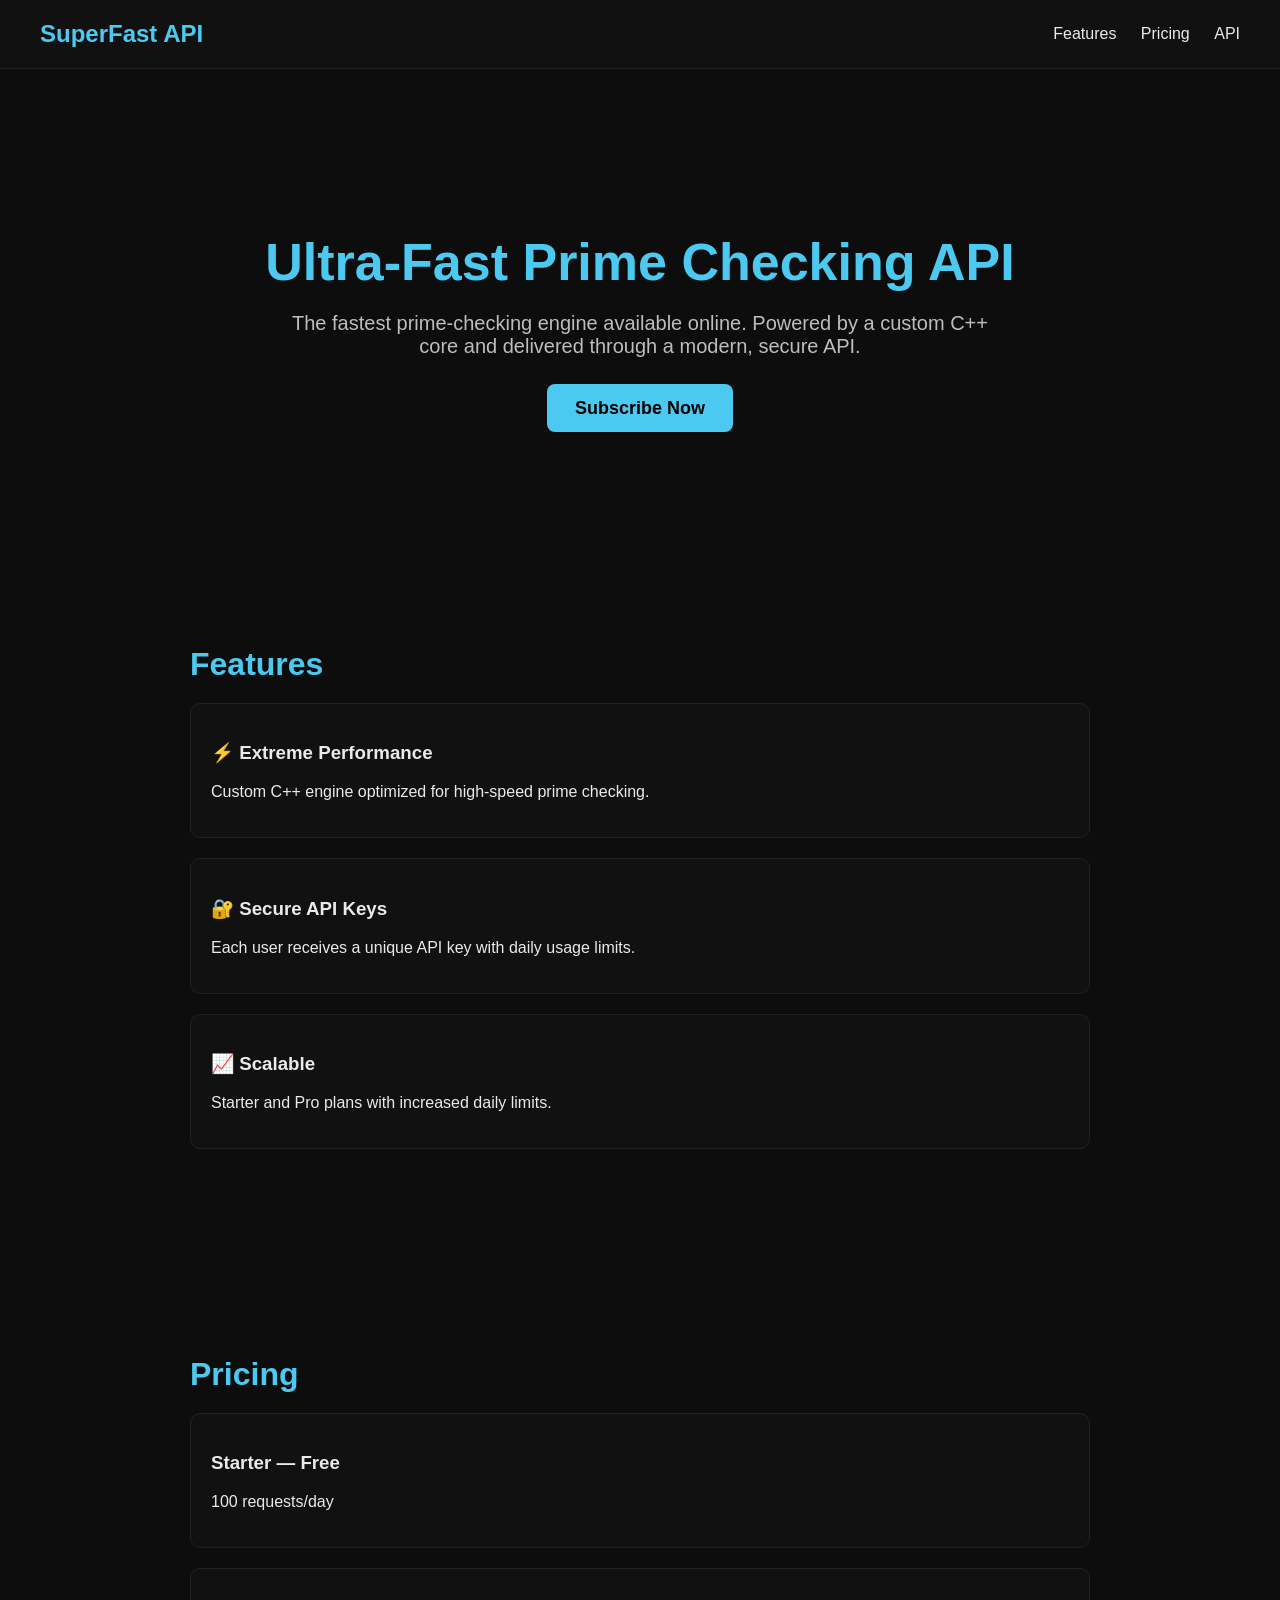
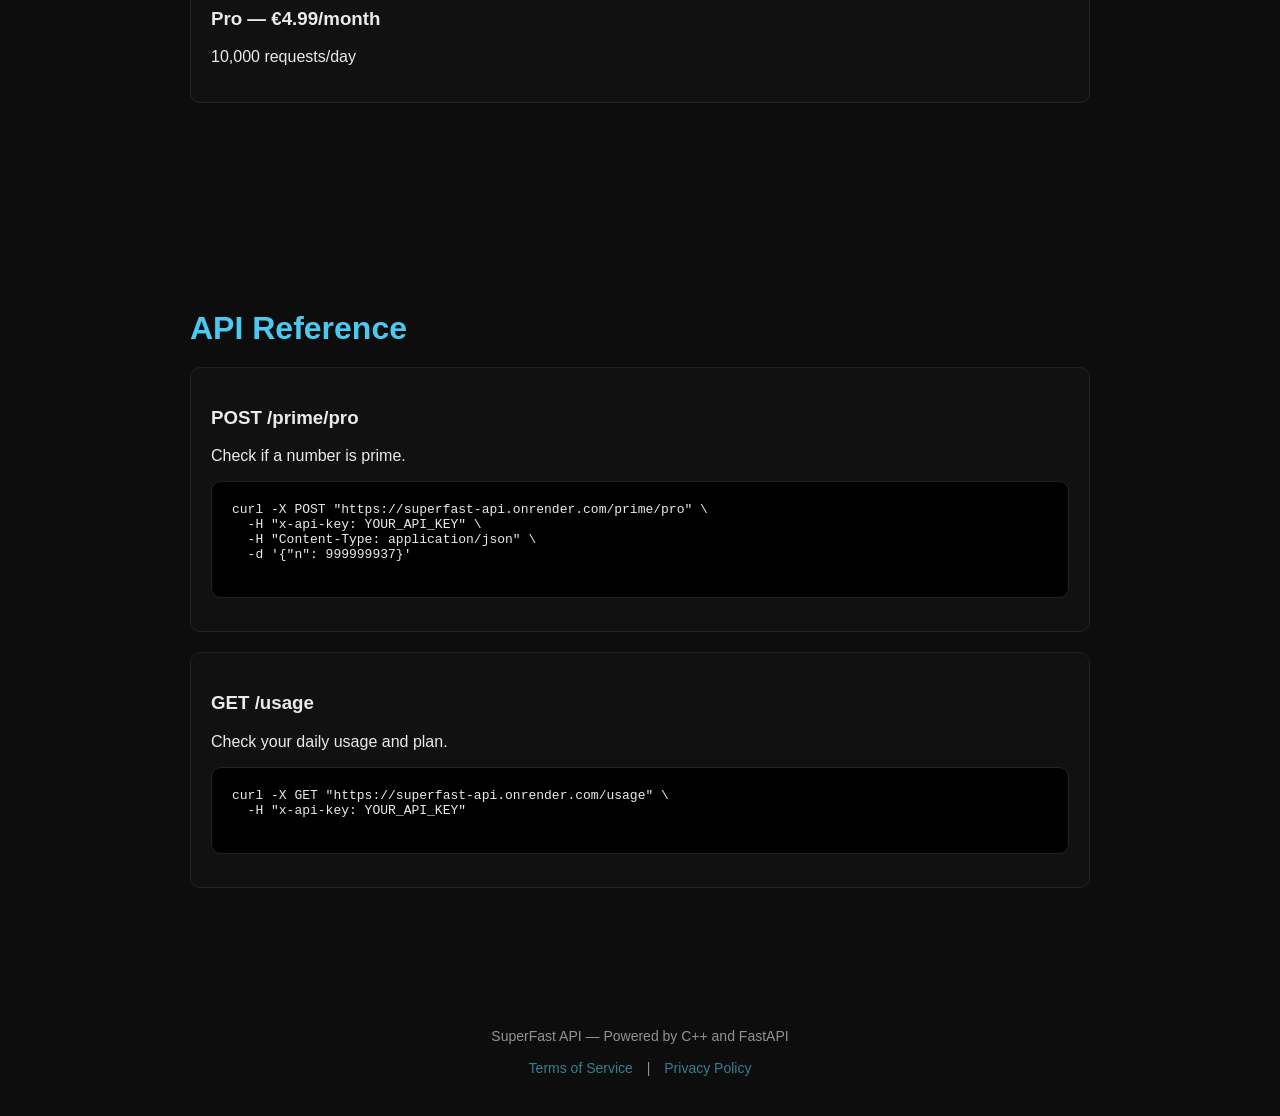
==== index.html @ 5aedd287 "Create index.html" ====
<!DOCTYPE html>
<html lang="en">
<head>
    <meta charset="UTF-8">
    <title>SuperFast API — Ultra‑Fast Prime Checking Engine</title>
    <meta name="viewport" content="width=device-width, initial-scale=1">
    <style>
        body {
            margin: 0;
            font-family: Inter, Arial, sans-serif;
            background: #0d0d0d;
            color: #eaeaea;
        }
        header {
            padding: 20px 40px;
            display: flex;
            justify-content: space-between;
            align-items: center;
            background: #111;
            border-bottom: 1px solid #222;
        }
        .logo {
            font-size: 24px;
            font-weight: 700;
            color: #4cc9f0;
        }
        nav a {
            margin-left: 20px;
            color: #eaeaea;
            text-decoration: none;
            font-size: 16px;
        }
        .hero {
            padding: 120px 40px;
            text-align: center;
        }
        .hero h1 {
            font-size: 52px;
            margin-bottom: 20px;
            color: #4cc9f0;
        }
        .hero p {
            font-size: 20px;
            max-width: 700px;
            margin: auto;
            opacity: 0.8;
        }
        .cta {
            margin-top: 40px;
        }
        .cta a {
            padding: 14px 28px;
            background: #4cc9f0;
            color: #000;
            border-radius: 8px;
            font-weight: 600;
            text-decoration: none;
            font-size: 18px;
        }
        .section {
            padding: 80px 40px;
            max-width: 900px;
            margin: auto;
        }
        .section h2 {
            font-size: 32px;
            margin-bottom: 20px;
            color: #4cc9f0;
        }
        .card {
            background: #111;
            padding: 20px;
            border-radius: 10px;
            border: 1px solid #222;
            margin-bottom: 20px;
        }
        pre {
            background: #000;
            padding: 20px;
            border-radius: 10px;
            overflow-x: auto;
            border: 1px solid #222;
        }
        footer {
            padding: 40px;
            text-align: center;
            opacity: 0.6;
            font-size: 14px;
        }
        footer a {
            color: #4cc9f0;
            text-decoration: none;
            margin: 0 10px;
        }
    </style>
</head>
<body>

<header>
    <div class="logo">SuperFast API</div>
    <nav>
        <a href="#features">Features</a>
        <a href="#pricing">Pricing</a>
        <a href="#api">API</a>
    </nav>
</header>

<section class="hero">
    <h1>Ultra‑Fast Prime Checking API</h1>
    <p>The fastest prime‑checking engine available online. Powered by a custom C++ core and delivered through a modern, secure API.</p>
    <div class="cta">
        <a href="https://your-stripe-checkout-link">Subscribe Now</a>
    </div>
</section>

<section id="features" class="section">
    <h2>Features</h2>
    <div class="card">
        <h3>⚡ Extreme Performance</h3>
        <p>Custom C++ engine optimized for high‑speed prime checking.</p>
    </div>
    <div class="card">
        <h3>🔐 Secure API Keys</h3>
        <p>Each user receives a unique API key with daily usage limits.</p>
    </div>
    <div class="card">
        <h3>📈 Scalable</h3>
        <p>Starter and Pro plans with increased daily limits.</p>
    </div>
</section>

<section id="pricing" class="section">
    <h2>Pricing</h2>
    <div class="card">
        <h3>Starter — Free</h3>
        <p>100 requests/day</p>
    </div>
    <div class="card">
        <h3>Pro — €4.99/month</h3>
        <p>10,000 requests/day</p>
    </div>
</section>

<section id="api" class="section">
    <h2>API Reference</h2>

    <div class="card">
        <h3>POST /prime/pro</h3>
        <p>Check if a number is prime.</p>
        <pre>
curl -X POST "https://superfast-api.onrender.com/prime/pro" \
  -H "x-api-key: YOUR_API_KEY" \
  -H "Content-Type: application/json" \
  -d '{"n": 999999937}'
        </pre>
    </div>

    <div class="card">
        <h3>GET /usage</h3>
        <p>Check your daily usage and plan.</p>
        <pre>
curl -X GET "https://superfast-api.onrender.com/usage" \
  -H "x-api-key: YOUR_API_KEY"
        </pre>
    </div>
</section>

<footer>
    SuperFast API — Powered by C++ and FastAPI  
    <br><br>
    <a href="/terms.html">Terms of Service</a> |
    <a href="/privacy.html">Privacy Policy</a>
</footer>

</body>
</html>
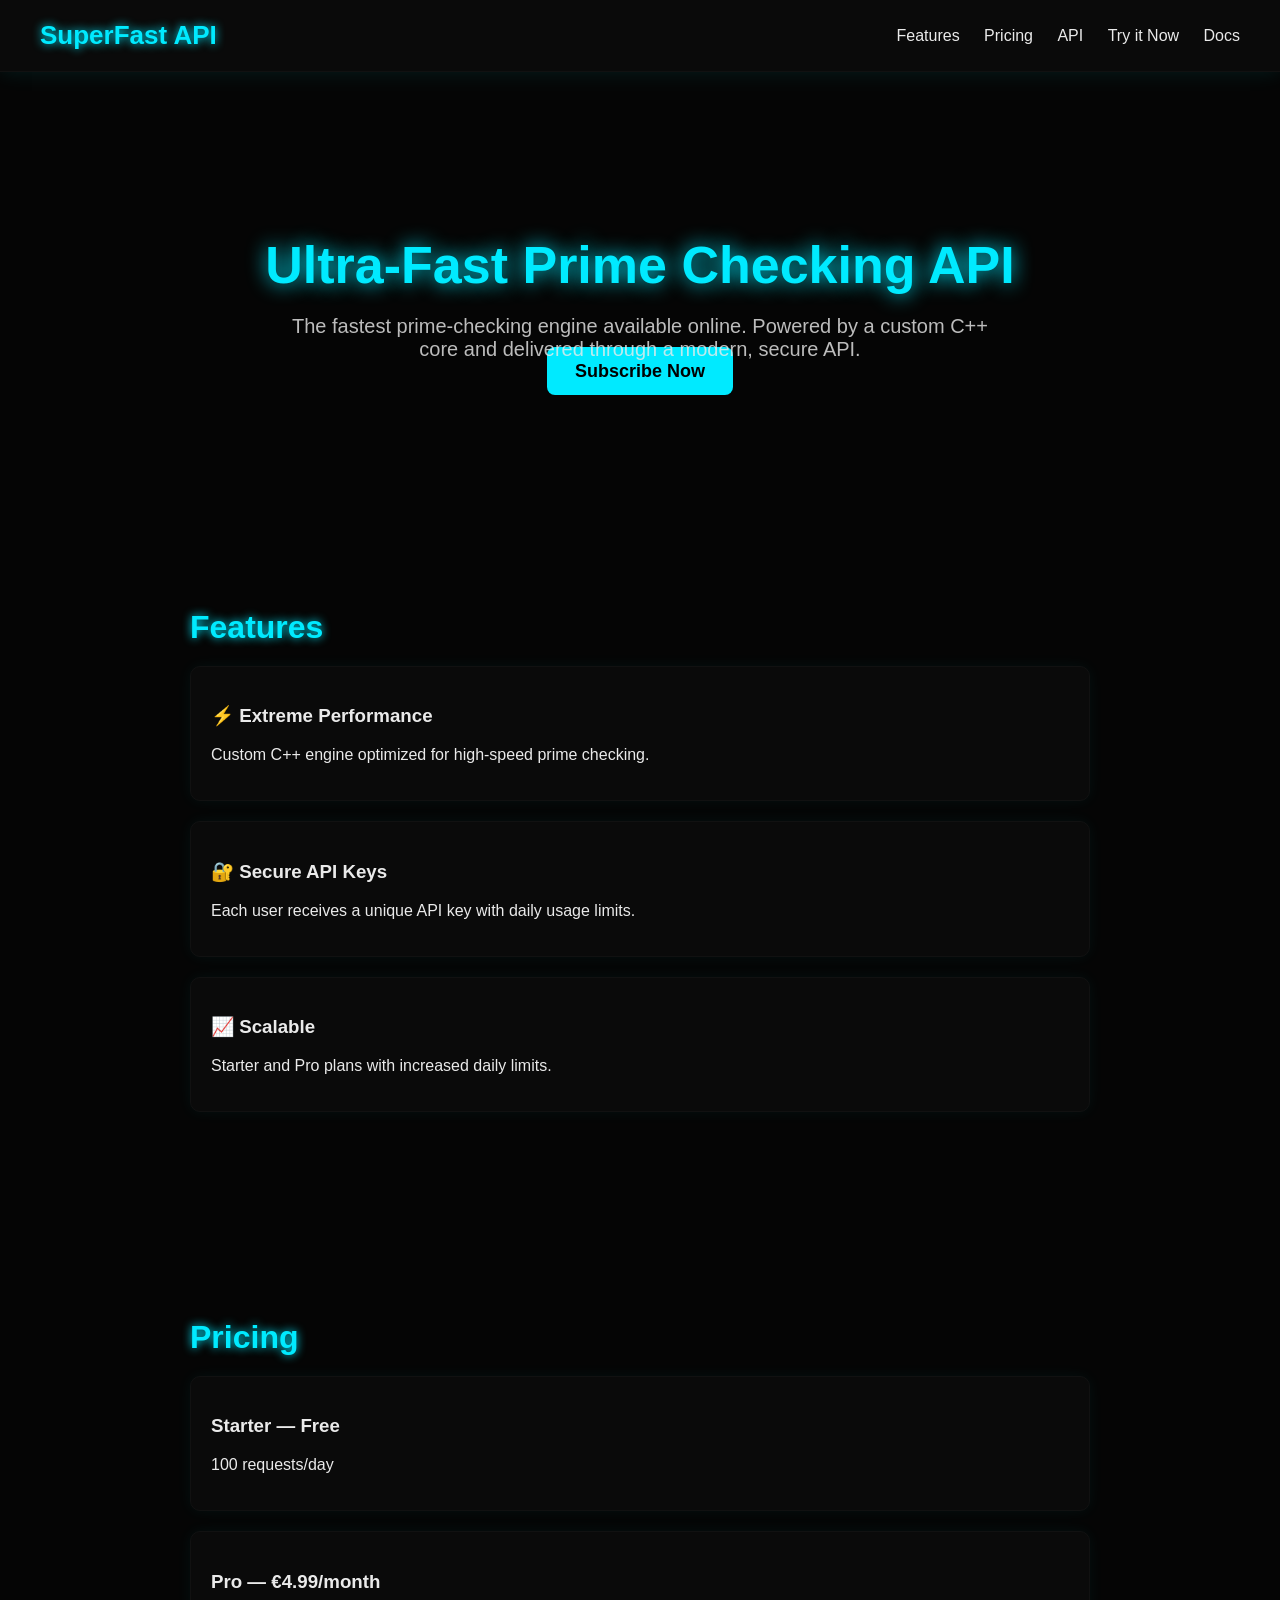
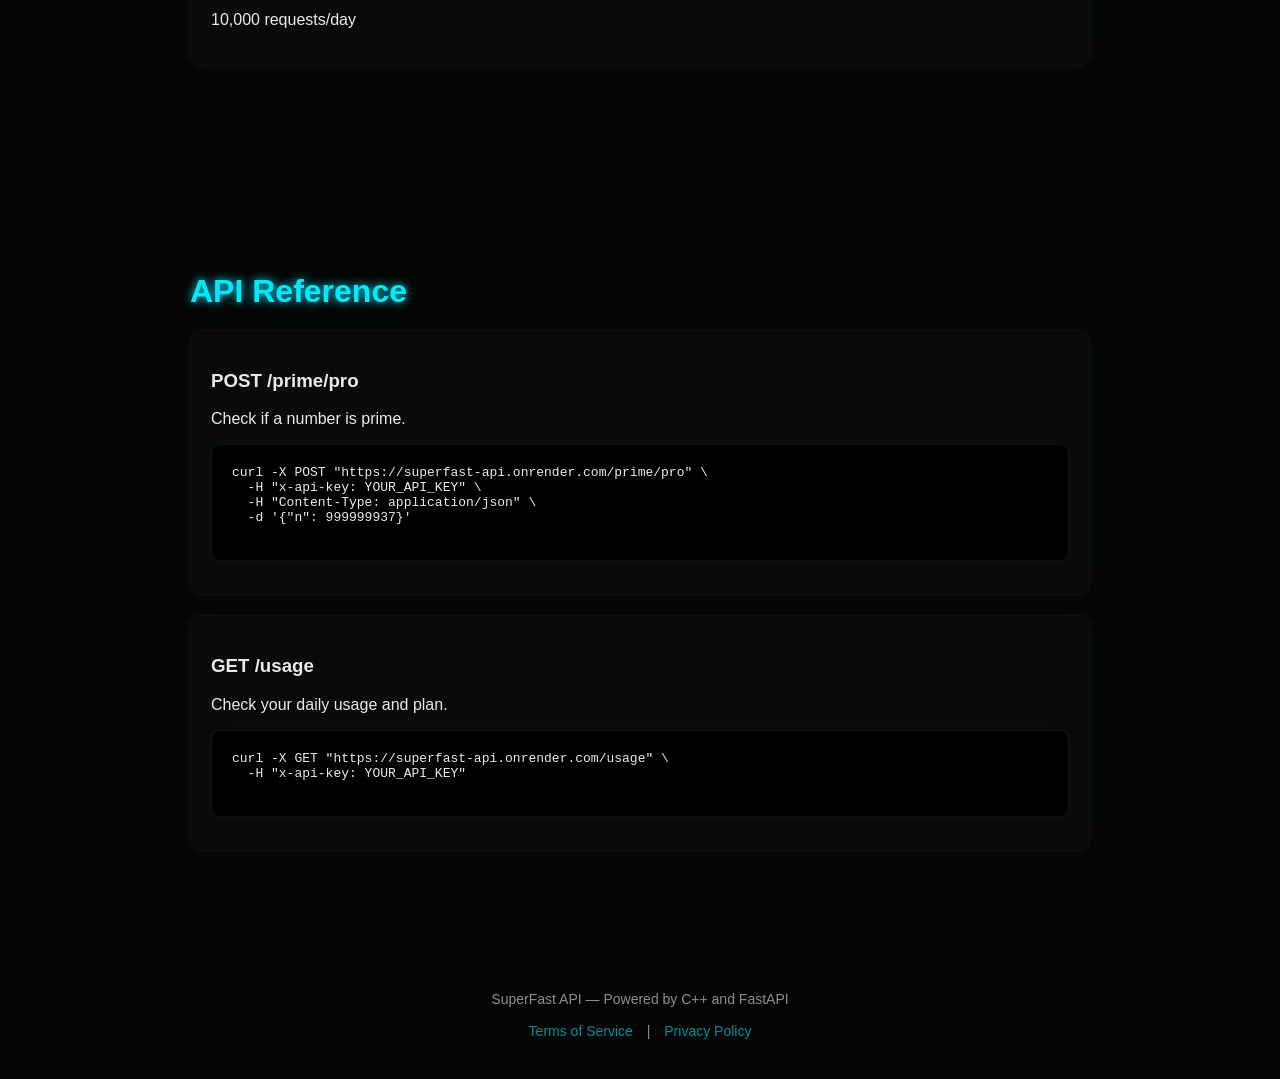
==== commit e8f858dd: "Update index.html" ====
--- a/index.html
+++ b/index.html
@@ -4,95 +4,10 @@
     <meta charset="UTF-8">
     <title>SuperFast API — Ultra‑Fast Prime Checking Engine</title>
     <meta name="viewport" content="width=device-width, initial-scale=1">
-    <style>
-        body {
-            margin: 0;
-            font-family: Inter, Arial, sans-serif;
-            background: #0d0d0d;
-            color: #eaeaea;
-        }
-        header {
-            padding: 20px 40px;
-            display: flex;
-            justify-content: space-between;
-            align-items: center;
-            background: #111;
-            border-bottom: 1px solid #222;
-        }
-        .logo {
-            font-size: 24px;
-            font-weight: 700;
-            color: #4cc9f0;
-        }
-        nav a {
-            margin-left: 20px;
-            color: #eaeaea;
-            text-decoration: none;
-            font-size: 16px;
-        }
-        .hero {
-            padding: 120px 40px;
-            text-align: center;
-        }
-        .hero h1 {
-            font-size: 52px;
-            margin-bottom: 20px;
-            color: #4cc9f0;
-        }
-        .hero p {
-            font-size: 20px;
-            max-width: 700px;
-            margin: auto;
-            opacity: 0.8;
-        }
-        .cta {
-            margin-top: 40px;
-        }
-        .cta a {
-            padding: 14px 28px;
-            background: #4cc9f0;
-            color: #000;
-            border-radius: 8px;
-            font-weight: 600;
-            text-decoration: none;
-            font-size: 18px;
-        }
-        .section {
-            padding: 80px 40px;
-            max-width: 900px;
-            margin: auto;
-        }
-        .section h2 {
-            font-size: 32px;
-            margin-bottom: 20px;
-            color: #4cc9f0;
-        }
-        .card {
-            background: #111;
-            padding: 20px;
-            border-radius: 10px;
-            border: 1px solid #222;
-            margin-bottom: 20px;
-        }
-        pre {
-            background: #000;
-            padding: 20px;
-            border-radius: 10px;
-            overflow-x: auto;
-            border: 1px solid #222;
-        }
-        footer {
-            padding: 40px;
-            text-align: center;
-            opacity: 0.6;
-            font-size: 14px;
-        }
-        footer a {
-            color: #4cc9f0;
-            text-decoration: none;
-            margin: 0 10px;
-        }
-    </style>
+
+    <!-- 🔥 Tema Neon Moderno -->
+    <link rel="stylesheet" href="style.css">
+
 </head>
 <body>
 
@@ -102,6 +17,8 @@
         <a href="#features">Features</a>
         <a href="#pricing">Pricing</a>
         <a href="#api">API</a>
+        <a href="try.html">Try it Now</a>
+        <a href="docs.html">Docs</a>
     </nav>
 </header>
 
@@ -168,8 +85,8 @@
 <footer>
     SuperFast API — Powered by C++ and FastAPI  
     <br><br>
-    <a href="/terms.html">Terms of Service</a> |
-    <a href="/privacy.html">Privacy Policy</a>
+    <a href="terms.html">Terms of Service</a> |
+    <a href="privacy.html">Privacy Policy</a>
 </footer>
 
 </body>
--- a/style.css
+++ b/style.css
@@ -0,0 +1,143 @@
+/* ===== GLOBAL ===== */
+body {
+    margin: 0;
+    font-family: 'Inter', Arial, sans-serif;
+    background: #050505;
+    color: #eaeaea;
+}
+
+/* ===== HEADER ===== */
+header {
+    padding: 20px 40px;
+    display: flex;
+    justify-content: space-between;
+    align-items: center;
+    background: #0a0a0a;
+    border-bottom: 1px solid #111;
+    box-shadow: 0 0 20px rgba(0,255,255,0.1);
+}
+
+.logo {
+    font-size: 26px;
+    font-weight: 700;
+    color: #00eaff;
+    text-shadow: 0 0 10px #00eaff;
+}
+
+nav a {
+    margin-left: 20px;
+    color: #eaeaea;
+    text-decoration: none;
+    font-size: 16px;
+    transition: 0.3s;
+}
+
+nav a:hover {
+    color: #00eaff;
+    text-shadow: 0 0 10px #00eaff;
+}
+
+/* ===== HERO ===== */
+.hero {
+    padding: 120px 40px;
+    text-align: center;
+}
+
+.hero h1 {
+    font-size: 52px;
+    margin-bottom: 20px;
+    color: #00eaff;
+    text-shadow: 0 0 20px #00eaff;
+}
+
+.hero p {
+    font-size: 20px;
+    max-width: 700px;
+    margin: auto;
+    opacity: 0.8;
+}
+
+/* ===== BUTTONS ===== */
+button, .cta a {
+    padding: 14px 28px;
+    background: #00eaff;
+    color: #000;
+    border-radius: 8px;
+    font-weight: 600;
+    text-decoration: none;
+    font-size: 18px;
+    border: none;
+    cursor: pointer;
+    transition: 0.3s;
+}
+
+button:hover, .cta a:hover {
+    background: #00bcd4;
+    box-shadow: 0 0 20px #00eaff;
+}
+
+/* ===== SECTIONS ===== */
+.section {
+    padding: 80px 40px;
+    max-width: 900px;
+    margin: auto;
+}
+
+.section h2 {
+    font-size: 32px;
+    margin-bottom: 20px;
+    color: #00eaff;
+    text-shadow: 0 0 10px #00eaff;
+}
+
+.card {
+    background: #0a0a0a;
+    padding: 20px;
+    border-radius: 10px;
+    border: 1px solid #111;
+    margin-bottom: 20px;
+    box-shadow: 0 0 15px rgba(0,255,255,0.05);
+}
+
+/* ===== INPUTS ===== */
+input, textarea {
+    width: 80%;
+    padding: 14px;
+    font-size: 18px;
+    border-radius: 8px;
+    border: none;
+    margin-bottom: 20px;
+    background: #0a0a0a;
+    color: #eaeaea;
+    border: 1px solid #111;
+    transition: 0.3s;
+}
+
+input:focus, textarea:focus {
+    border-color: #00eaff;
+    box-shadow: 0 0 10px #00eaff;
+}
+
+/* ===== PRE ===== */
+pre {
+    background: #000;
+    padding: 20px;
+    border-radius: 10px;
+    overflow-x: auto;
+    border: 1px solid #111;
+    box-shadow: 0 0 15px rgba(0,255,255,0.05);
+}
+
+/* ===== FOOTER ===== */
+footer {
+    padding: 40px;
+    text-align: center;
+    opacity: 0.6;
+    font-size: 14px;
+}
+
+footer a {
+    color: #00eaff;
+    text-decoration: none;
+    margin: 0 10px;
+}
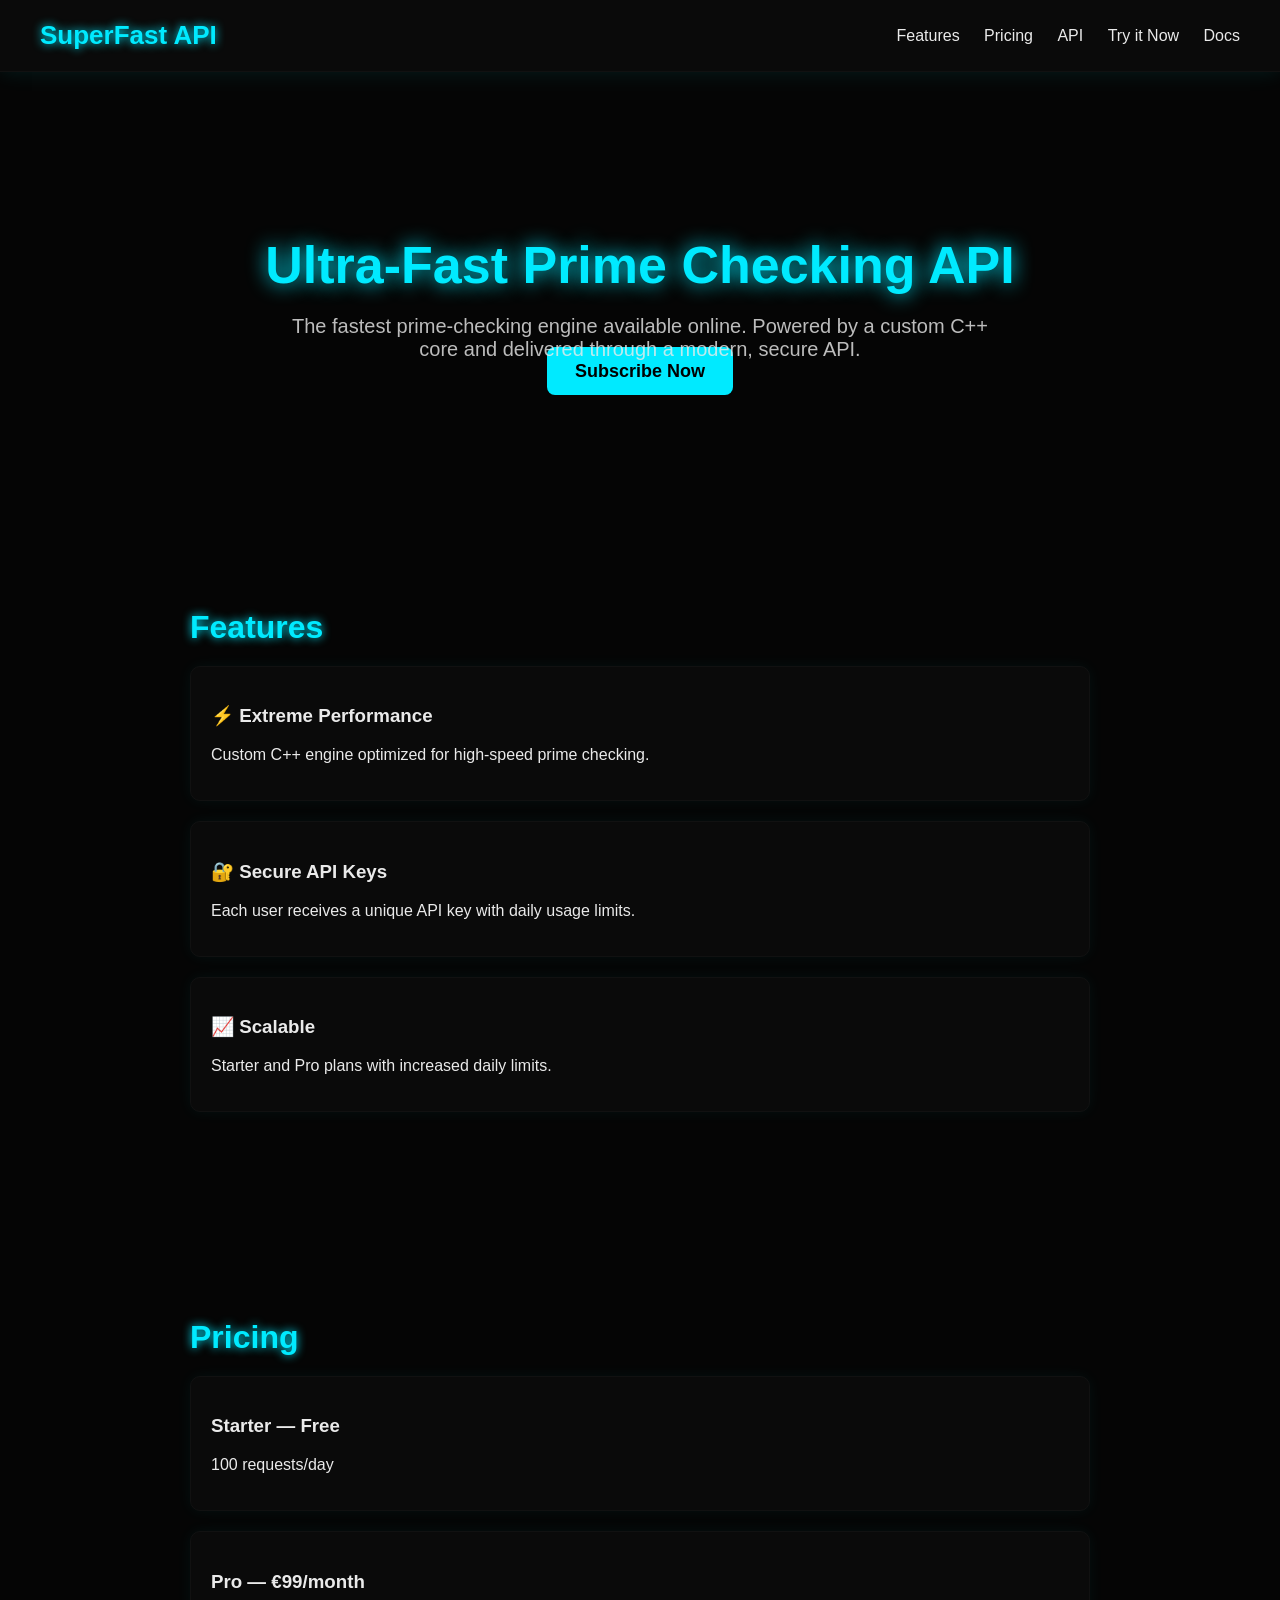
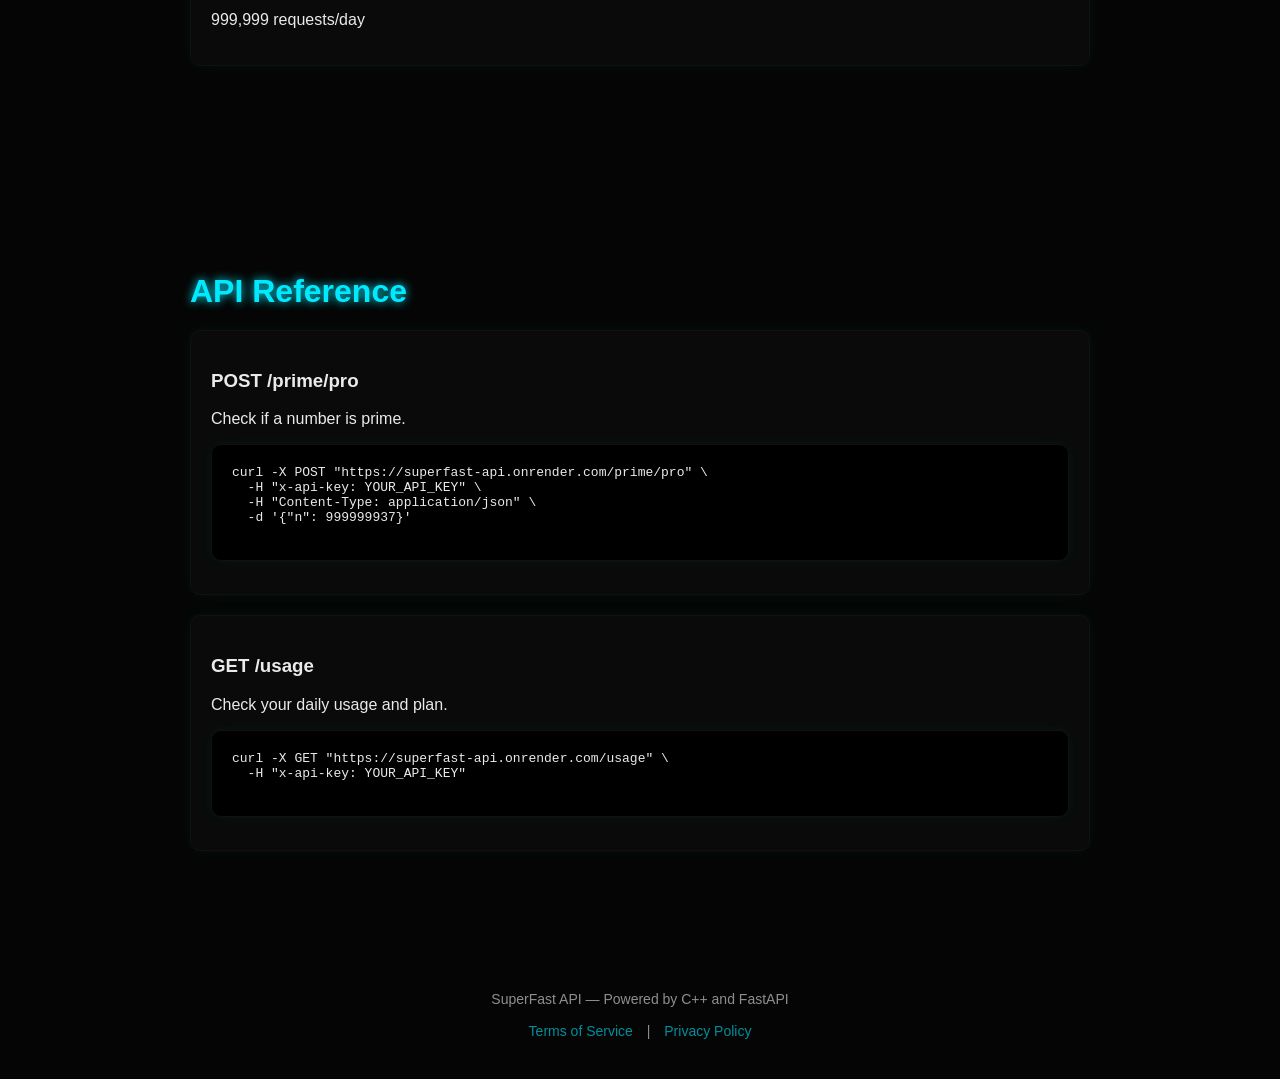
==== commit 705d46fa: "Update index.html" ====
--- a/index.html
+++ b/index.html
@@ -53,8 +53,8 @@
         <p>100 requests/day</p>
     </div>
     <div class="card">
-        <h3>Pro — €4.99/month</h3>
-        <p>10,000 requests/day</p>
+        <h3>Pro — €99/month</h3>
+        <p>999,999 requests/day</p>
     </div>
 </section>
 
